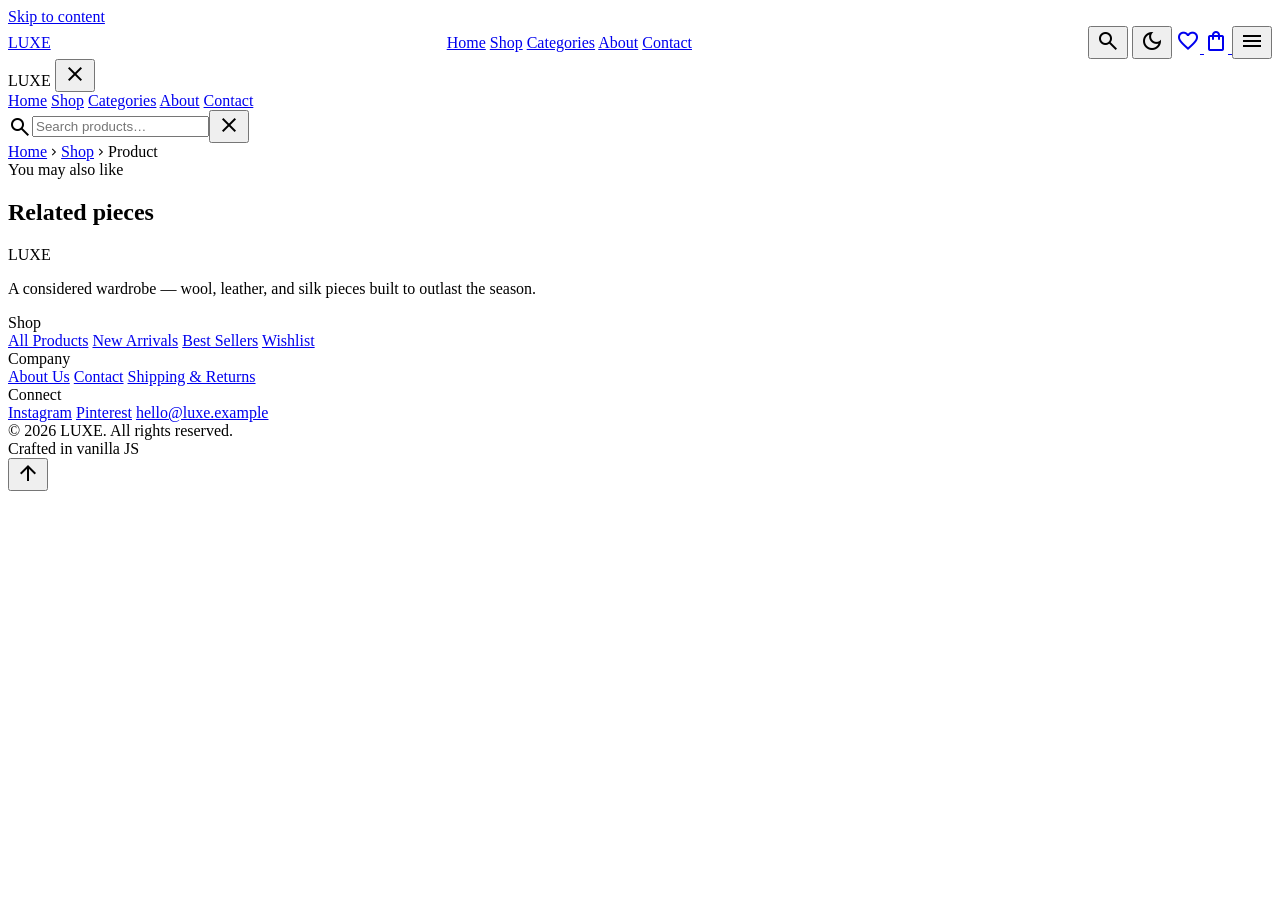
==== product.html @ 2a18f852 "Create product.html" ====
<!DOCTYPE html>
<html lang="en">
<head>
<meta charset="UTF-8">
<meta name="viewport" content="width=device-width, initial-scale=1.0">
<title data-page-title>Product — LUXE</title>
<meta name="description" content="Product details at LUXE.">

<link rel="preconnect" href="https://fonts.googleapis.com">
<link rel="preconnect" href="https://fonts.gstatic.com" crossorigin>
<link href="https://fonts.googleapis.com/css2?family=Fraunces:opsz,wght@9..144,400;9..144,500;9..144,600&family=Inter:wght@400;500;600;700&family=JetBrains+Mono:wght@400;500;700&display=swap" rel="stylesheet">
<link rel="stylesheet" href="https://fonts.googleapis.com/css2?family=Material+Symbols+Outlined:opsz,wght,FILL,GRAD@20..48,300..500,0..1,0">

<link rel="stylesheet" href="assets/css/style.css">
<style>
  .breadcrumb {
    display: flex; align-items: center; gap: var(--sp-2);
    font-size: var(--fs-xs); color: var(--color-stone);
    padding-block: var(--sp-5);
  }
  .breadcrumb a:hover { color: var(--color-ink); }
  .breadcrumb .material-symbols-outlined { font-size: 14px; }

  .pdp-layout {
    display: grid;
    grid-template-columns: 1fr 1fr;
    gap: var(--sp-8);
    padding-bottom: var(--sp-9);
  }

  /* Gallery */
  .pdp-gallery__main {
    aspect-ratio: 3/4;
    border-radius: var(--radius-lg);
    overflow: hidden;
    background: var(--color-border);
    margin-bottom: var(--sp-3);
  }
  .pdp-gallery__main img { width: 100%; height: 100%; object-fit: cover; }
  .pdp-gallery__thumbs { display: flex; gap: var(--sp-3); }
  .pdp-gallery__thumb {
    width: 84px; height: 108px;
    border-radius: var(--radius-sm);
    overflow: hidden;
    border: 2px solid transparent;
    cursor: pointer;
    flex-shrink: 0;
    opacity: 0.65;
    transition: opacity var(--dur-fast), border-color var(--dur-fast);
  }
  .pdp-gallery__thumb img { width: 100%; height: 100%; object-fit: cover; }
  .pdp-gallery__thumb.is-active { border-color: var(--color-ink); opacity: 1; }
  .pdp-gallery__thumb:hover { opacity: 1; }

  /* Info panel */
  .pdp-cat { font-family: var(--font-mono); font-size: var(--fs-xs); letter-spacing: 0.08em; text-transform: uppercase; color: var(--color-stone); margin-bottom: var(--sp-2); }
  .pdp-title { font-size: var(--fs-3xl); margin-bottom: var(--sp-3); }
  .pdp-rating { display: flex; align-items: center; gap: var(--sp-2); font-size: var(--fs-sm); color: var(--color-stone); margin-bottom: var(--sp-5); }
  .pdp-rating .material-symbols-outlined { font-size: 16px; color: var(--color-brass-dark); font-variation-settings: 'FILL' 1; }
  .pdp-prices { display: flex; align-items: baseline; gap: var(--sp-4); margin-bottom: var(--sp-6); }
  .pdp-prices .price--lg { font-size: var(--fs-2xl); }
  .pdp-desc { color: var(--color-stone); font-size: var(--fs-sm); margin-bottom: var(--sp-7); max-width: 52ch; }

  .pdp-section-label { font-family: var(--font-mono); font-size: var(--fs-2xs); letter-spacing: 0.1em; text-transform: uppercase; color: var(--color-stone); margin-bottom: var(--sp-3); }

  .pdp-colors { display: flex; gap: var(--sp-3); margin-bottom: var(--sp-6); }
  .pdp-swatch {
    width: 32px; height: 32px; border-radius: 50%;
    border: 2px solid transparent;
    outline: 1px solid var(--color-border-strong);
    outline-offset: 2px;
    cursor: pointer;
  }
  .pdp-swatch.is-selected { border-color: var(--color-brass-dark); }

  .pdp-sizes { display: flex; gap: var(--sp-2); flex-wrap: wrap; margin-bottom: var(--sp-6); }
  .pdp-size {
    min-width: 48px;
    padding: var(--sp-3) var(--sp-4);
    border: 1px solid var(--color-border-strong);
    border-radius: var(--radius-sm);
    background: transparent;
    color: var(--color-ink);
    font-size: var(--fs-sm);
    cursor: pointer;
    transition: all var(--dur-fast) var(--ease-out);
  }
  .pdp-size.is-selected { background: var(--color-ink); color: var(--color-canvas); border-color: var(--color-ink); }

  .pdp-qty {
    display: inline-flex;
    align-items: center;
    border: 1px solid var(--color-border-strong);
    border-radius: var(--radius-full);
    margin-bottom: var(--sp-6);
  }
  .pdp-qty button {
    width: 40px; height: 40px;
    background: none; border: none;
    display: flex; align-items: center; justify-content: center;
    color: var(--color-ink);
  }
  .pdp-qty button:hover { color: var(--color-brass-dark); }
  .pdp-qty span { width: 32px; text-align: center; font-family: var(--font-mono); font-size: var(--fs-sm); }

  .pdp-actions { display: flex; gap: var(--sp-3); margin-bottom: var(--sp-7); }
  .pdp-actions .btn--primary { flex: 1; }

  .pdp-meta {
    display: flex;
    flex-direction: column;
    gap: var(--sp-3);
    padding-top: var(--sp-6);
    border-top: 1px solid var(--color-border);
    font-size: var(--fs-sm);
    color: var(--color-stone);
  }
  .pdp-meta-item { display: flex; align-items: center; gap: var(--sp-3); }
  .pdp-meta-item .material-symbols-outlined { font-size: 20px; color: var(--color-brass-dark); }

  .related-section { border-top: 1px solid var(--color-border); }

  @media (max-width: 860px) {
    .pdp-layout { grid-template-columns: 1fr; gap: var(--sp-6); }
    .pdp-title { font-size: var(--fs-2xl); }
  }
</style>
</head>
<body data-depth="0">
<a href="#main" class="skip-link">Skip to content</a>

<header class="navbar">
  <div class="container" style="display:flex; align-items:center; justify-content:space-between; width:100%;">
    <a href="index.html" class="navbar__logo">LUXE</a>
    <nav class="navbar__links" aria-label="Primary">
      <a href="index.html">Home</a>
      <a href="products.html" aria-current="page">Shop</a>
      <a href="products.html">Categories</a>
      <a href="about.html">About</a>
      <a href="contact.html">Contact</a>
    </nav>
    <div class="navbar__actions">
      <button class="icon-btn" data-search-open aria-label="Search">
        <span class="material-symbols-outlined">search</span>
      </button>
      <button class="icon-btn" data-theme-toggle aria-label="Toggle dark mode">
        <span class="material-symbols-outlined" data-theme-icon>dark_mode</span>
      </button>
      <a href="wishlist.html" class="icon-btn" aria-label="Wishlist">
        <span class="material-symbols-outlined">favorite</span>
        <span class="icon-btn__badge" data-wishlist-count style="display:none;">0</span>
      </a>
      <a href="cart.html" class="icon-btn" aria-label="Cart">
        <span class="material-symbols-outlined">shopping_bag</span>
        <span class="icon-btn__badge" data-cart-count style="display:none;">0</span>
      </a>
      <button class="icon-btn navbar__mobile-toggle" data-mobile-toggle aria-label="Open menu">
        <span class="material-symbols-outlined">menu</span>
      </button>
    </div>
  </div>
</header>

<div class="mobile-menu" data-mobile-menu>
  <div class="mobile-menu__header">
    <span class="navbar__logo">LUXE</span>
    <button class="icon-btn" data-mobile-close aria-label="Close menu">
      <span class="material-symbols-outlined">close</span>
    </button>
  </div>
  <nav class="mobile-menu__links" aria-label="Mobile">
    <a href="index.html">Home</a>
    <a href="products.html">Shop</a>
    <a href="products.html">Categories</a>
    <a href="about.html">About</a>
    <a href="contact.html">Contact</a>
  </nav>
</div>

<div class="search-overlay" data-search-overlay>
  <div class="search-overlay__panel">
    <div style="display:flex; align-items:center; gap:var(--sp-3);">
      <span class="material-symbols-outlined" style="color:var(--color-stone);">search</span>
      <input type="text" class="search-overlay__input" data-search-input placeholder="Search products…" aria-label="Search products">
      <button class="icon-btn" data-search-close aria-label="Close search">
        <span class="material-symbols-outlined">close</span>
      </button>
    </div>
    <div class="search-overlay__results" data-search-results></div>
  </div>
</div>

<main id="main">
  <div class="container">
    <nav class="breadcrumb" aria-label="Breadcrumb">
      <a href="index.html">Home</a>
      <span class="material-symbols-outlined">chevron_right</span>
      <a href="products.html">Shop</a>
      <span class="material-symbols-outlined">chevron_right</span>
      <span data-breadcrumb-current>Product</span>
    </nav>
  </div>

  <div class="container pdp-layout" id="pdp-content">
    <!-- Populated by JS -->
  </div>

  <section class="related-section container">
    <div class="section-head">
      <div>
        <span class="eyebrow">You may also like</span>
        <h2>Related pieces</h2>
      </div>
    </div>
    <div class="product-grid" id="related-grid"></div>
  </section>
</main>

<footer class="footer">
  <div class="container">
    <div class="footer__grid">
      <div>
        <div class="footer__brand">LUXE</div>
        <p class="footer__tagline">A considered wardrobe — wool, leather, and silk pieces built to outlast the season.</p>
      </div>
      <div>
        <div class="footer__heading">Shop</div>
        <nav class="footer__links">
          <a href="products.html">All Products</a>
          <a href="products.html">New Arrivals</a>
          <a href="products.html">Best Sellers</a>
          <a href="wishlist.html">Wishlist</a>
        </nav>
      </div>
      <div>
        <div class="footer__heading">Company</div>
        <nav class="footer__links">
          <a href="about.html">About Us</a>
          <a href="contact.html">Contact</a>
          <a href="contact.html">Shipping & Returns</a>
        </nav>
      </div>
      <div>
        <div class="footer__heading">Connect</div>
        <nav class="footer__links">
          <a href="#">Instagram</a>
          <a href="#">Pinterest</a>
          <a href="mailto:hello@luxe.example">hello@luxe.example</a>
        </nav>
      </div>
    </div>
    <div class="footer__bottom">
      <span>© 2026 LUXE. All rights reserved.</span>
      <div class="footer__social">
        <span class="eyebrow" style="border:none;">Crafted in vanilla JS</span>
      </div>
    </div>
  </div>
</footer>

<button class="back-to-top" data-back-to-top aria-label="Back to top">
  <span class="material-symbols-outlined">arrow_upward</span>
</button>

<script src="assets/js/app.js"></script>
<script src="assets/js/products.js"></script>
<script>
(async function initPDP() {
  const params = new URLSearchParams(window.location.search);
  const id = params.get('id');
  const products = await LUXE.getProducts();
  const product = products.find(p => p.id === id) || products[0];

  document.title = `${product.name} — LUXE`;
  document.querySelector('[data-breadcrumb-current]').textContent = product.name;

  let selectedImage = 0;
  let selectedColor = product.colors[0];
  let selectedSize = product.sizes[0];
  let qty = 1;

  const content = document.getElementById('pdp-content');
  content.innerHTML = `
    <div class="pdp-gallery">
      <div class="pdp-gallery__main">
        <img src="${product.images[0]}" alt="${product.name}" data-gallery-main>
      </div>
      <div class="pdp-gallery__thumbs" data-gallery-thumbs>
        ${product.images.map((img, i) => `
          <button class="pdp-gallery__thumb ${i === 0 ? 'is-active' : ''}" data-thumb-index="${i}" aria-label="View image ${i + 1}">
            <img src="${img}" alt="" loading="lazy">
          </button>
        `).join('')}
      </div>
    </div>

    <div class="pdp-info">
      <div class="pdp-cat">${product.category}</div>
      <h1 class="pdp-title">${product.name}</h1>
      <div class="pdp-rating" aria-label="Rated ${product.rating} out of 5">
        ${LUXEProducts.starsMarkup(product.rating)}
        <span>${product.rating} · ${product.reviews} reviews</span>
      </div>
      <div class="pdp-prices">
        <span class="price price--lg">$${LUXE.formatPrice(product.price)}</span>
        ${product.discount > 0 ? `<span class="price price--strike">$${LUXE.formatPrice(product.originalPrice)}</span><span class="product-card__badge product-card__badge--brass" style="position:static;">-${product.discount}%</span>` : ''}
      </div>
      <p class="pdp-desc">${product.description}</p>

      <div class="pdp-section-label">Color</div>
      <div class="pdp-colors" data-pdp-colors>
        ${product.colors.map((c, i) => `<button class="pdp-swatch ${i === 0 ? 'is-selected' : ''}" style="background:${c};" data-color="${c}" aria-label="Color ${i + 1}"></button>`).join('')}
      </div>

      <div class="pdp-section-label">Size</div>
      <div class="pdp-sizes" data-pdp-sizes>
        ${product.sizes.map((s, i) => `<button class="pdp-size ${i === 0 ? 'is-selected' : ''}" data-size="${s}">${s}</button>`).join('')}
      </div>

      <div class="pdp-section-label">Quantity</div>
      <div class="pdp-qty">
        <button data-qty-minus aria-label="Decrease quantity">
          <span class="material-symbols-outlined" style="font-size:18px;">remove</span>
        </button>
        <span data-qty-value>1</span>
        <button data-qty-plus aria-label="Increase quantity">
          <span class="material-symbols-outlined" style="font-size:18px;">add</span>
        </button>
      </div>

      <div class="pdp-actions">
        <button class="btn btn--primary" data-pdp-add-cart>
          <span class="material-symbols-outlined" style="font-size:18px;">add_shopping_cart</span>
          Add to cart
        </button>
        <button class="icon-btn" style="border:1px solid var(--color-border-strong); width:52px; height:52px;" data-pdp-wishlist aria-label="Add to wishlist" aria-pressed="${LUXE.isWishlisted(product.id)}">
          <span class="material-symbols-outlined" style="${LUXE.isWishlisted(product.id) ? "font-variation-settings:'FILL' 1; color:var(--color-brass-dark);" : ''}">favorite</span>
        </button>
      </div>

      <div class="pdp-meta">
        <div class="pdp-meta-item"><span class="material-symbols-outlined">local_shipping</span> Free shipping on orders over $150</div>
        <div class="pdp-meta-item"><span class="material-symbols-outlined">autorenew</span> Free 30-day returns</div>
        <div class="pdp-meta-item"><span class="material-symbols-outlined">verified</span> Made with responsibly sourced materials</div>
      </div>
    </div>
  `;

  // Gallery
  content.querySelectorAll('[data-thumb-index]').forEach((btn) => {
    btn.addEventListener('click', () => {
      selectedImage = Number(btn.dataset.thumbIndex);
      content.querySelector('[data-gallery-main]').src = product.images[selectedImage];
      content.querySelectorAll('[data-thumb-index]').forEach(b => b.classList.remove('is-active'));
      btn.classList.add('is-active');
    });
  });

  // Color
  content.querySelectorAll('[data-color]').forEach((btn) => {
    btn.addEventListener('click', () => {
      selectedColor = btn.dataset.color;
      content.querySelectorAll('[data-color]').forEach(b => b.classList.remove('is-selected'));
      btn.classList.add('is-selected');
    });
  });

  // Size
  content.querySelectorAll('[data-size]').forEach((btn) => {
    btn.addEventListener('click', () => {
      selectedSize = btn.dataset.size;
      content.querySelectorAll('[data-size]').forEach(b => b.classList.remove('is-selected'));
      btn.classList.add('is-selected');
    });
  });

  // Quantity
  const qtyLabel = content.querySelector('[data-qty-value]');
  content.querySelector('[data-qty-minus]').addEventListener('click', () => {
    qty = Math.max(1, qty - 1);
    qtyLabel.textContent = qty;
  });
  content.querySelector('[data-qty-plus]').addEventListener('click', () => {
    qty = Math.min(10, qty + 1);
    qtyLabel.textContent = qty;
  });

  // Add to cart
  content.querySelector('[data-pdp-add-cart]').addEventListener('click', () => {
    LUXE.addToCart(product, { size: selectedSize, color: selectedColor, qty });
  });

  // Wishlist
  const wishBtn = content.querySelector('[data-pdp-wishlist]');
  wishBtn.addEventListener('click', () => {
    const active = LUXE.toggleWishlist(product);
    const icon = wishBtn.querySelector('.material-symbols-outlined');
    wishBtn.setAttribute('aria-pressed', String(active));
    icon.style.cssText = active ? "font-variation-settings:'FILL' 1; color:var(--color-brass-dark);" : '';
  });

  // Related products (same category, excluding self)
  const related = products.filter(p => p.category === product.category && p.id !== product.id).slice(0, 3);
  const relatedGrid = document.getElementById('related-grid');
  relatedGrid.innerHTML = related.length
    ? related.map(LUXEProducts.renderCard).join('')
    : products.filter(p => p.id !== product.id).slice(0, 3).map(LUXEProducts.renderCard).join('');
  LUXEProducts.bindCardEvents(relatedGrid);

  document.dispatchEvent(new CustomEvent('luxe:content-rendered'));
})();
</script>
</body>
</html>
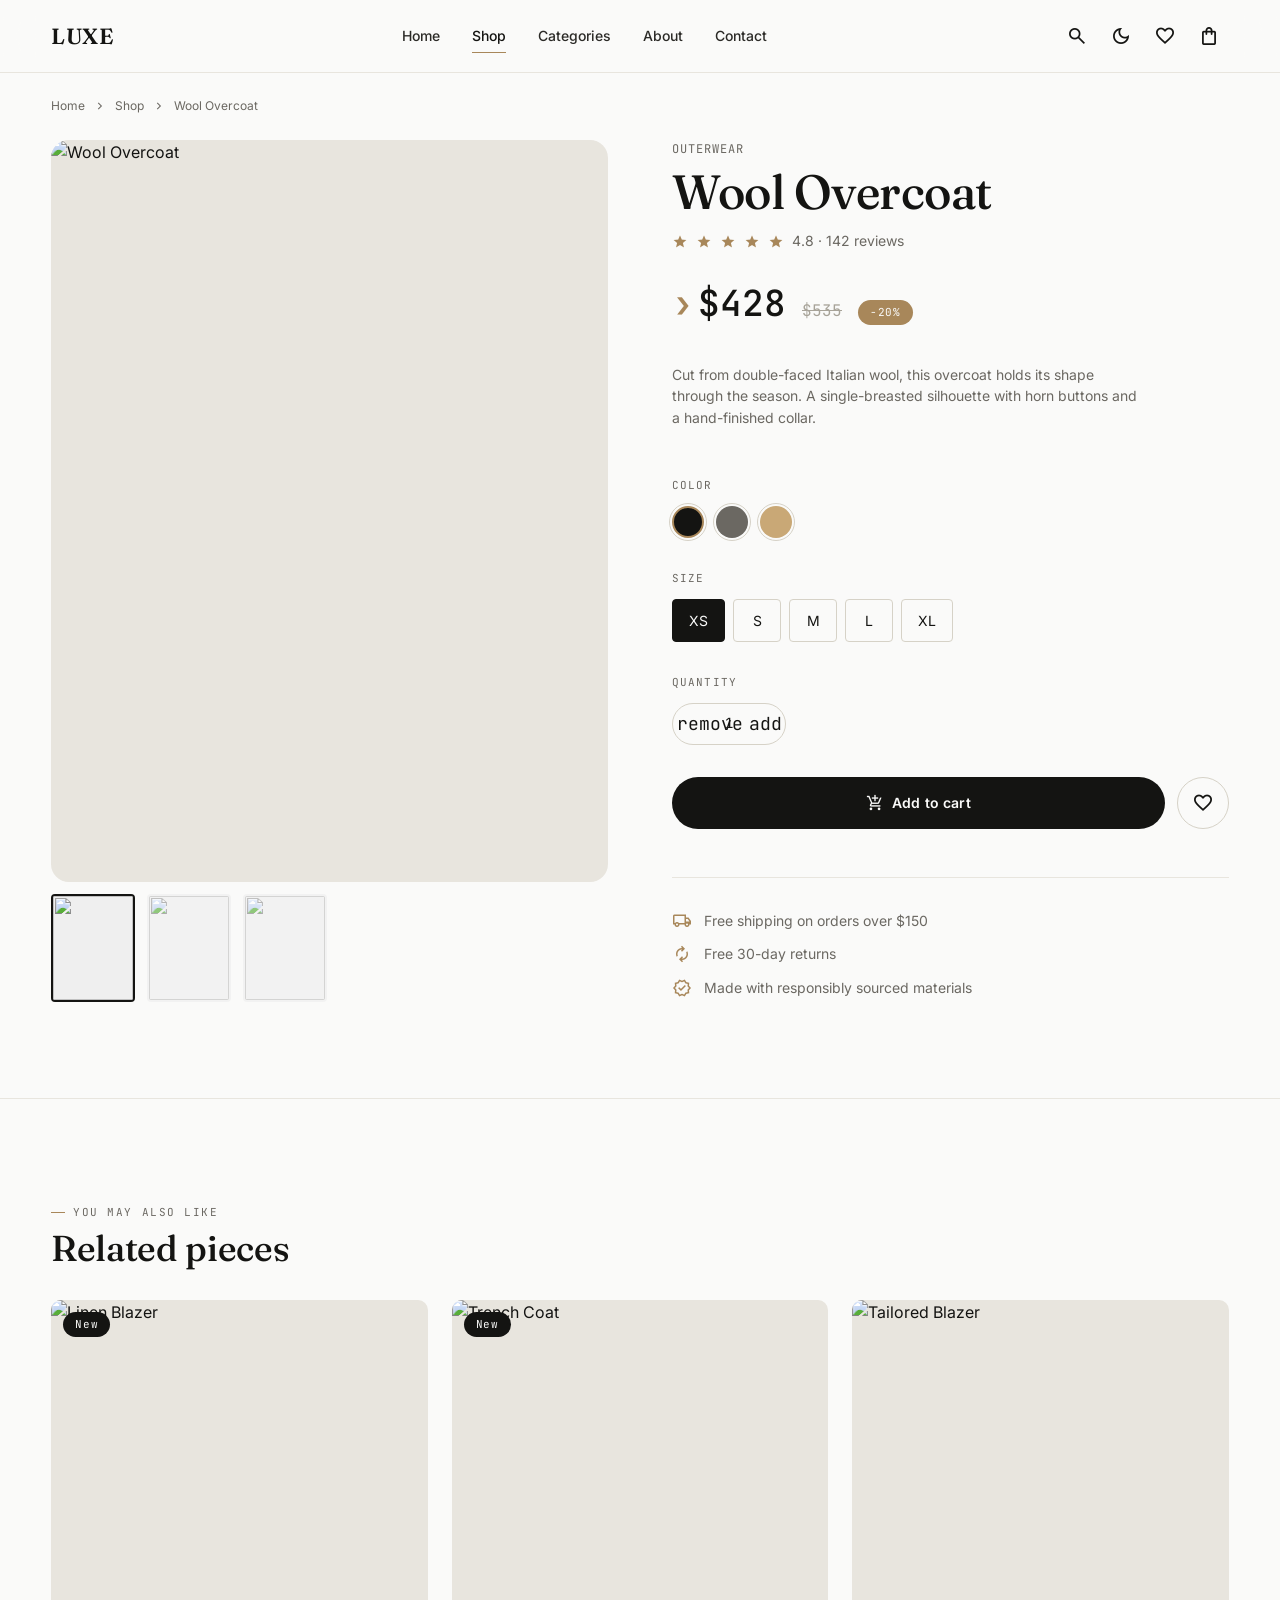
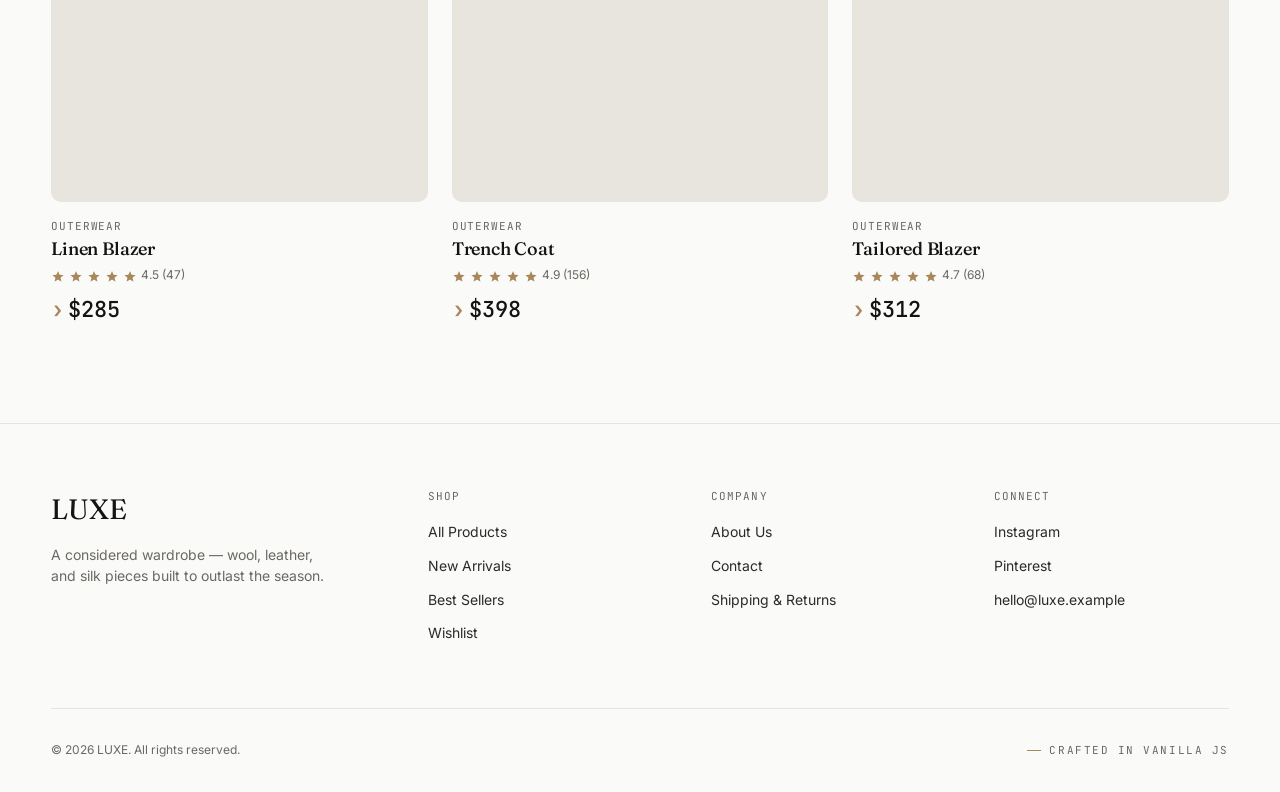
==== commit 671f6647: "Update product.html" ====
--- a/product.html
+++ b/product.html
@@ -262,24 +262,38 @@
   <span class="material-symbols-outlined">arrow_upward</span>
 </button>
 
-<script src="assets/js/app.js"></script>
+
+
+  <script src="assets/js/app.js"></script>
 <script src="assets/js/products.js"></script>
 <script>
 (async function initPDP() {
   const params = new URLSearchParams(window.location.search);
   const id = params.get('id');
-  const products = await LUXE.getProducts();
+  const content = document.getElementById('pdp-content');
+
+  let products;
+  try {
+    products = await LUXE.getProducts();
+  } catch (e) {
+    if (content) {
+      content.innerHTML = `<div class="empty-state" style="grid-column:1/-1;"><h3>We couldn't load this product</h3><p>Please refresh the page to try again.</p></div>`;
+    }
+    return;
+  }
+
   const product = products.find(p => p.id === id) || products[0];
+  if (!product || !content) return;
 
   document.title = `${product.name} — LUXE`;
-  document.querySelector('[data-breadcrumb-current]').textContent = product.name;
+  const breadcrumbCurrent = document.querySelector('[data-breadcrumb-current]');
+  if (breadcrumbCurrent) breadcrumbCurrent.textContent = product.name;
 
   let selectedImage = 0;
   let selectedColor = product.colors[0];
   let selectedSize = product.sizes[0];
   let qty = 1;
 
-  const content = document.getElementById('pdp-content');
   content.innerHTML = `
     <div class="pdp-gallery">
       <div class="pdp-gallery__main">
@@ -402,10 +416,12 @@
   // Related products (same category, excluding self)
   const related = products.filter(p => p.category === product.category && p.id !== product.id).slice(0, 3);
   const relatedGrid = document.getElementById('related-grid');
-  relatedGrid.innerHTML = related.length
-    ? related.map(LUXEProducts.renderCard).join('')
-    : products.filter(p => p.id !== product.id).slice(0, 3).map(LUXEProducts.renderCard).join('');
-  LUXEProducts.bindCardEvents(relatedGrid);
+  if (relatedGrid) {
+    relatedGrid.innerHTML = related.length
+      ? related.map(LUXEProducts.renderCard).join('')
+      : products.filter(p => p.id !== product.id).slice(0, 3).map(LUXEProducts.renderCard).join('');
+    LUXEProducts.bindCardEvents(relatedGrid);
+  }
 
   document.dispatchEvent(new CustomEvent('luxe:content-rendered'));
 })();
--- a/assets/css/style.css
+++ b/assets/css/style.css
@@ -0,0 +1,690 @@
+/* ==========================================================================
+   LUXE — Design System
+   Minimal luxury. Product as hero. Mono-type price tag as signature motif.
+   ========================================================================== */
+
+/* ---------- Design Tokens ---------- */
+:root {
+  /* Color — light theme */
+  --color-canvas: #FAFAF9;
+  --color-canvas-raised: #FFFFFF;
+  --color-ink: #141412;
+  --color-ink-soft: #2B2A27;
+  --color-stone: #6B6862;
+  --color-stone-light: #A7A399;
+  --color-border: #E8E5DE;
+  --color-border-strong: #D6D2C7;
+  --color-brass: #C9A876;
+  --color-brass-dark: #A8875A;
+  --color-error: #B3452E;
+  --color-success: #4A6741;
+  --color-overlay: rgba(20, 20, 18, 0.55);
+  --color-canvas-rgb: 250, 250, 249;
+
+  /* Typography */
+  --font-display: 'Fraunces', Georgia, serif;
+  --font-body: 'Inter', -apple-system, BlinkMacSystemFont, sans-serif;
+  --font-mono: 'JetBrains Mono', 'Courier New', monospace;
+
+  --fs-2xs: 0.6875rem;
+  --fs-xs: 0.75rem;
+  --fs-sm: 0.875rem;
+  --fs-base: 1rem;
+  --fs-md: 1.125rem;
+  --fs-lg: 1.375rem;
+  --fs-xl: 1.75rem;
+  --fs-2xl: 2.25rem;
+  --fs-3xl: 3rem;
+  --fs-4xl: 4rem;
+  --fs-5xl: 5.5rem;
+
+  /* Spacing scale */
+  --sp-1: 0.25rem;
+  --sp-2: 0.5rem;
+  --sp-3: 0.75rem;
+  --sp-4: 1rem;
+  --sp-5: 1.5rem;
+  --sp-6: 2rem;
+  --sp-7: 3rem;
+  --sp-8: 4rem;
+  --sp-9: 6rem;
+  --sp-10: 8rem;
+
+  /* Layout */
+  --container-max: 1440px;
+  --container-pad: clamp(1.25rem, 4vw, 4rem);
+  --radius-sm: 4px;
+  --radius-md: 10px;
+  --radius-lg: 18px;
+  --radius-full: 999px;
+
+  /* Motion */
+  --ease-out: cubic-bezier(0.16, 1, 0.3, 1);
+  --dur-fast: 180ms;
+  --dur-med: 340ms;
+  --dur-slow: 560ms;
+
+  /* Shadow */
+  --shadow-sm: 0 1px 2px rgba(20, 20, 18, 0.06);
+  --shadow-md: 0 8px 24px rgba(20, 20, 18, 0.08);
+  --shadow-lg: 0 24px 64px rgba(20, 20, 18, 0.14);
+  --shadow-glass: 0 8px 32px rgba(20, 20, 18, 0.1);
+
+  color-scheme: light;
+}
+
+[data-theme="dark"] {
+  --color-canvas: #0F0F0E;
+  --color-canvas-raised: #1A1A18;
+  --color-ink: #F5F4F1;
+  --color-ink-soft: #E5E3DD;
+  --color-stone: #A7A399;
+  --color-stone-light: #6B6862;
+  --color-border: #2A2A27;
+  --color-border-strong: #3A3A36;
+  --color-brass: #D4B583;
+  --color-brass-dark: #C9A876;
+  --color-overlay: rgba(0, 0, 0, 0.65);
+  --color-canvas-rgb: 15, 15, 14;
+  --shadow-sm: 0 1px 2px rgba(0, 0, 0, 0.3);
+  --shadow-md: 0 8px 24px rgba(0, 0, 0, 0.35);
+  --shadow-lg: 0 24px 64px rgba(0, 0, 0, 0.5);
+  color-scheme: dark;
+}
+
+/* ---------- Reset ---------- */
+*, *::before, *::after { box-sizing: border-box; margin: 0; padding: 0; }
+
+html { scroll-behavior: smooth; }
+
+@media (prefers-reduced-motion: reduce) {
+  html { scroll-behavior: auto; }
+  *, *::before, *::after {
+    animation-duration: 0.01ms !important;
+    animation-iteration-count: 1 !important;
+    transition-duration: 0.01ms !important;
+    scroll-behavior: auto !important;
+  }
+}
+
+body {
+  font-family: var(--font-body);
+  background: var(--color-canvas);
+  color: var(--color-ink);
+  font-size: var(--fs-base);
+  line-height: 1.55;
+  -webkit-font-smoothing: antialiased;
+  transition: background var(--dur-med) var(--ease-out), color var(--dur-med) var(--ease-out);
+  overflow-x: hidden;
+}
+
+img { max-width: 100%; display: block; }
+a { color: inherit; text-decoration: none; }
+button { font-family: inherit; cursor: pointer; }
+input, select, textarea { font-family: inherit; }
+ul, ol { list-style: none; }
+
+/* Visible keyboard focus everywhere */
+a:focus-visible,
+button:focus-visible,
+input:focus-visible,
+select:focus-visible,
+textarea:focus-visible,
+[tabindex]:focus-visible {
+  outline: 2px solid var(--color-brass-dark);
+  outline-offset: 3px;
+  border-radius: var(--radius-sm);
+}
+
+.skip-link {
+  position: absolute;
+  left: -9999px;
+  top: 0;
+  background: var(--color-ink);
+  color: var(--color-canvas);
+  padding: var(--sp-3) var(--sp-5);
+  z-index: 1000;
+  font-size: var(--fs-sm);
+}
+.skip-link:focus {
+  left: var(--sp-4);
+  top: var(--sp-4);
+}
+
+/* ---------- Typography ---------- */
+h1, h2, h3, h4 {
+  font-family: var(--font-display);
+  font-weight: 500;
+  line-height: 1.08;
+  letter-spacing: -0.01em;
+  color: var(--color-ink);
+}
+
+h1 { font-size: var(--fs-4xl); }
+h2 { font-size: var(--fs-2xl); }
+h3 { font-size: var(--fs-xl); }
+h4 { font-size: var(--fs-md); }
+
+.eyebrow {
+  font-family: var(--font-mono);
+  font-size: var(--fs-2xs);
+  letter-spacing: 0.14em;
+  text-transform: uppercase;
+  color: var(--color-stone);
+  display: inline-flex;
+  align-items: center;
+  gap: var(--sp-2);
+}
+
+.eyebrow::before {
+  content: '';
+  width: 14px;
+  height: 1px;
+  background: var(--color-brass-dark);
+}
+
+p { color: var(--color-stone); }
+
+/* ---------- Price Tag (signature motif) ---------- */
+.price {
+  font-family: var(--font-mono);
+  font-weight: 500;
+  color: var(--color-ink);
+  display: inline-flex;
+  align-items: baseline;
+  gap: var(--sp-1);
+}
+
+.price::before {
+  content: '›';
+  color: var(--color-brass-dark);
+  font-weight: 700;
+}
+
+.price--strike {
+  color: var(--color-stone-light);
+  text-decoration: line-through;
+  font-weight: 400;
+}
+.price--strike::before { content: none; }
+
+.price--lg { font-size: var(--fs-lg); }
+.price--sm { font-size: var(--fs-sm); }
+
+/* ---------- Container ---------- */
+.container {
+  max-width: var(--container-max);
+  margin-inline: auto;
+  padding-inline: var(--container-pad);
+}
+
+section { padding-block: var(--sp-9); }
+
+/* ---------- Buttons ---------- */
+.btn {
+  display: inline-flex;
+  align-items: center;
+  justify-content: center;
+  gap: var(--sp-2);
+  font-family: var(--font-body);
+  font-size: var(--fs-sm);
+  font-weight: 600;
+  letter-spacing: 0.01em;
+  padding: var(--sp-4) var(--sp-6);
+  border-radius: var(--radius-full);
+  border: 1px solid transparent;
+  transition: transform var(--dur-fast) var(--ease-out), background var(--dur-fast) var(--ease-out), color var(--dur-fast) var(--ease-out), border-color var(--dur-fast) var(--ease-out);
+  white-space: nowrap;
+}
+
+.btn:active { transform: scale(0.97); }
+
+.btn--primary {
+  background: var(--color-ink);
+  color: var(--color-canvas);
+}
+.btn--primary:hover { background: var(--color-brass-dark); }
+
+.btn--secondary {
+  background: transparent;
+  color: var(--color-ink);
+  border-color: var(--color-border-strong);
+}
+.btn--secondary:hover { border-color: var(--color-ink); }
+
+.btn--ghost {
+  background: transparent;
+  color: var(--color-ink);
+  padding: var(--sp-2) var(--sp-3);
+}
+.btn--ghost:hover { color: var(--color-brass-dark); }
+
+.btn--block { width: 100%; }
+
+.btn--sm {
+  padding: var(--sp-2) var(--sp-4);
+  font-size: var(--fs-xs);
+}
+
+.btn:disabled {
+  opacity: 0.4;
+  cursor: not-allowed;
+  pointer-events: none;
+}
+
+/* Icon buttons */
+.icon-btn {
+  display: inline-flex;
+  align-items: center;
+  justify-content: center;
+  width: 40px;
+  height: 40px;
+  border-radius: var(--radius-full);
+  background: transparent;
+  border: none;
+  color: var(--color-ink);
+  position: relative;
+  transition: background var(--dur-fast) var(--ease-out);
+}
+.icon-btn:hover { background: var(--color-border); }
+[data-theme="dark"] .icon-btn:hover { background: var(--color-canvas-raised); }
+
+.icon-btn .material-symbols-outlined { font-size: 22px; }
+
+.icon-btn__badge {
+  position: absolute;
+  top: 2px;
+  right: 2px;
+  min-width: 16px;
+  height: 16px;
+  padding-inline: 3px;
+  border-radius: var(--radius-full);
+  background: var(--color-brass-dark);
+  color: var(--color-canvas);
+  font-family: var(--font-mono);
+  font-size: 9px;
+  font-weight: 700;
+  display: flex;
+  align-items: center;
+  justify-content: center;
+  line-height: 1;
+}
+
+/* ---------- Navbar ---------- */
+.navbar {
+  position: sticky;
+  top: 0;
+  z-index: 500;
+  display: flex;
+  align-items: center;
+  justify-content: space-between;
+  padding-block: var(--sp-4);
+  background: rgba(var(--color-canvas-rgb), 0.78);
+  backdrop-filter: blur(16px) saturate(1.4);
+  -webkit-backdrop-filter: blur(16px) saturate(1.4);
+  border-bottom: 1px solid var(--color-border);
+  transition: border-color var(--dur-med) var(--ease-out);
+}
+
+.navbar__logo {
+  font-family: var(--font-display);
+  font-size: var(--fs-lg);
+  font-weight: 600;
+  letter-spacing: 0.02em;
+}
+
+.navbar__links {
+  display: flex;
+  align-items: center;
+  gap: var(--sp-6);
+  font-size: var(--fs-sm);
+  font-weight: 500;
+}
+
+.navbar__links a {
+  position: relative;
+  padding-block: var(--sp-1);
+  color: var(--color-ink-soft);
+  transition: color var(--dur-fast) var(--ease-out);
+}
+.navbar__links a::after {
+  content: '';
+  position: absolute;
+  left: 0; right: 100%;
+  bottom: -2px;
+  height: 1px;
+  background: var(--color-brass-dark);
+  transition: right var(--dur-med) var(--ease-out);
+}
+.navbar__links a:hover { color: var(--color-ink); }
+.navbar__links a:hover::after,
+.navbar__links a[aria-current="page"]::after { right: 0; }
+.navbar__links a[aria-current="page"] { color: var(--color-ink); }
+
+.navbar__actions {
+  display: flex;
+  align-items: center;
+  gap: var(--sp-1);
+}
+
+.navbar__mobile-toggle { display: none; }
+
+/* Search overlay */
+.search-overlay {
+  position: fixed;
+  inset: 0;
+  z-index: 900;
+  background: var(--color-overlay);
+  backdrop-filter: blur(4px);
+  display: flex;
+  align-items: flex-start;
+  justify-content: center;
+  padding-top: 12vh;
+  opacity: 0;
+  pointer-events: none;
+  transition: opacity var(--dur-med) var(--ease-out);
+}
+.search-overlay.is-open { opacity: 1; pointer-events: auto; }
+
+.search-overlay__panel {
+  background: var(--color-canvas-raised);
+  border-radius: var(--radius-lg);
+  padding: var(--sp-6);
+  width: min(600px, 90vw);
+  box-shadow: var(--shadow-lg);
+  transform: translateY(-12px);
+  transition: transform var(--dur-med) var(--ease-out);
+}
+.search-overlay.is-open .search-overlay__panel { transform: translateY(0); }
+
+.search-overlay__input {
+  width: 100%;
+  border: none;
+  border-bottom: 1px solid var(--color-border-strong);
+  background: transparent;
+  font-family: var(--font-display);
+  font-size: var(--fs-xl);
+  color: var(--color-ink);
+  padding-block: var(--sp-3);
+}
+.search-overlay__input:focus { outline: none; border-color: var(--color-brass-dark); }
+.search-overlay__results { margin-top: var(--sp-5); max-height: 50vh; overflow-y: auto; }
+.search-result-item {
+  display: flex;
+  align-items: center;
+  gap: var(--sp-4);
+  padding: var(--sp-3);
+  border-radius: var(--radius-md);
+  transition: background var(--dur-fast) var(--ease-out);
+}
+.search-result-item:hover { background: var(--color-canvas); }
+.search-result-item img { width: 52px; height: 52px; object-fit: cover; border-radius: var(--radius-sm); }
+.search-result-item__meta { flex: 1; }
+.search-result-item__name { font-size: var(--fs-sm); font-weight: 600; }
+.search-result-item__cat { font-size: var(--fs-xs); color: var(--color-stone); }
+
+/* Mobile menu */
+.mobile-menu {
+  position: fixed;
+  inset: 0;
+  z-index: 800;
+  background: var(--color-canvas);
+  display: flex;
+  flex-direction: column;
+  padding: var(--sp-6) var(--container-pad);
+  transform: translateX(100%);
+  transition: transform var(--dur-med) var(--ease-out);
+}
+.mobile-menu.is-open { transform: translateX(0); }
+.mobile-menu__header { display: flex; justify-content: space-between; align-items: center; margin-bottom: var(--sp-8); }
+.mobile-menu__links { display: flex; flex-direction: column; gap: var(--sp-5); }
+.mobile-menu__links a { font-family: var(--font-display); font-size: var(--fs-2xl); }
+
+/* ---------- Product Card ---------- */
+.product-card {
+  position: relative;
+  display: flex;
+  flex-direction: column;
+  opacity: 0;
+  transform: translateY(24px);
+  transition: opacity var(--dur-slow) var(--ease-out), transform var(--dur-slow) var(--ease-out);
+}
+.product-card.is-visible { opacity: 1; transform: translateY(0); }
+
+.product-card__media {
+  position: relative;
+  aspect-ratio: 3 / 4;
+  border-radius: var(--radius-md);
+  overflow: hidden;
+  background: var(--color-border);
+  margin-bottom: var(--sp-4);
+}
+.product-card__media img {
+  width: 100%; height: 100%; object-fit: cover;
+  transition: transform var(--dur-slow) var(--ease-out);
+}
+.product-card:hover .product-card__media img { transform: scale(1.05); }
+
+.product-card__badge {
+  position: absolute;
+  top: var(--sp-3);
+  left: var(--sp-3);
+  background: var(--color-ink);
+  color: var(--color-canvas);
+  font-family: var(--font-mono);
+  font-size: var(--fs-2xs);
+  padding: var(--sp-1) var(--sp-3);
+  border-radius: var(--radius-full);
+  letter-spacing: 0.06em;
+}
+.product-card__badge--brass { background: var(--color-brass-dark); }
+
+.product-card__actions {
+  position: absolute;
+  top: var(--sp-3);
+  right: var(--sp-3);
+  display: flex;
+  flex-direction: column;
+  gap: var(--sp-2);
+  opacity: 0;
+  transform: translateX(8px);
+  transition: opacity var(--dur-fast) var(--ease-out), transform var(--dur-fast) var(--ease-out);
+}
+.product-card:hover .product-card__actions,
+.product-card__actions:focus-within { opacity: 1; transform: translateX(0); }
+
+.product-card__actions .icon-btn {
+  background: rgba(var(--color-canvas-rgb), 0.9);
+  backdrop-filter: blur(6px);
+  width: 36px; height: 36px;
+  box-shadow: var(--shadow-sm);
+}
+.product-card__actions .icon-btn .material-symbols-outlined { font-size: 18px; }
+.product-card__actions .icon-btn.is-active { color: var(--color-brass-dark); }
+.product-card__actions .icon-btn.is-active .material-symbols-outlined { font-variation-settings: 'FILL' 1; }
+
+.product-card__quick-add {
+  position: absolute;
+  left: var(--sp-3);
+  right: var(--sp-3);
+  bottom: var(--sp-3);
+  opacity: 0;
+  transform: translateY(8px);
+  transition: opacity var(--dur-fast) var(--ease-out), transform var(--dur-fast) var(--ease-out);
+}
+.product-card:hover .product-card__quick-add,
+.product-card__quick-add:focus-within { opacity: 1; transform: translateY(0); }
+
+.product-card__cat {
+  font-family: var(--font-mono);
+  font-size: var(--fs-2xs);
+  letter-spacing: 0.08em;
+  text-transform: uppercase;
+  color: var(--color-stone);
+  margin-bottom: var(--sp-1);
+}
+.product-card__name {
+  font-family: var(--font-display);
+  font-size: var(--fs-md);
+  margin-bottom: var(--sp-2);
+}
+.product-card__rating {
+  display: flex;
+  align-items: center;
+  gap: var(--sp-1);
+  font-size: var(--fs-xs);
+  color: var(--color-stone);
+  margin-bottom: var(--sp-2);
+}
+.product-card__rating .material-symbols-outlined {
+  font-size: 14px;
+  color: var(--color-brass-dark);
+  font-variation-settings: 'FILL' 1;
+}
+.product-card__prices { display: flex; align-items: baseline; gap: var(--sp-3); }
+
+.product-grid {
+  display: grid;
+  grid-template-columns: repeat(3, 1fr);
+  gap: var(--sp-6) var(--sp-5);
+}
+
+/* ---------- Toast ---------- */
+.toast-container {
+  position: fixed;
+  bottom: var(--sp-6);
+  left: 50%;
+  transform: translateX(-50%);
+  z-index: 1000;
+  display: flex;
+  flex-direction: column;
+  gap: var(--sp-2);
+  align-items: center;
+}
+.toast {
+  display: flex;
+  align-items: center;
+  gap: var(--sp-3);
+  background: var(--color-ink);
+  color: var(--color-canvas);
+  padding: var(--sp-3) var(--sp-5);
+  border-radius: var(--radius-full);
+  font-size: var(--fs-sm);
+  box-shadow: var(--shadow-lg);
+  animation: toast-in var(--dur-med) var(--ease-out);
+  white-space: nowrap;
+}
+.toast .material-symbols-outlined { font-size: 18px; color: var(--color-brass); }
+.toast.is-leaving { animation: toast-out var(--dur-fast) var(--ease-out) forwards; }
+
+@keyframes toast-in {
+  from { opacity: 0; transform: translateY(12px); }
+  to { opacity: 1; transform: translateY(0); }
+}
+@keyframes toast-out {
+  to { opacity: 0; transform: translateY(8px); }
+}
+
+/* ---------- Footer ---------- */
+.footer {
+  border-top: 1px solid var(--color-border);
+  padding-block: var(--sp-8) var(--sp-6);
+}
+.footer__grid {
+  display: grid;
+  grid-template-columns: 1.4fr 1fr 1fr 1fr;
+  gap: var(--sp-7);
+  margin-bottom: var(--sp-8);
+}
+.footer__brand { font-family: var(--font-display); font-size: var(--fs-xl); margin-bottom: var(--sp-3); }
+.footer__tagline { font-size: var(--fs-sm); max-width: 32ch; }
+.footer__heading {
+  font-family: var(--font-mono);
+  font-size: var(--fs-2xs);
+  letter-spacing: 0.1em;
+  text-transform: uppercase;
+  color: var(--color-stone);
+  margin-bottom: var(--sp-4);
+}
+.footer__links { display: flex; flex-direction: column; gap: var(--sp-3); }
+.footer__links a { font-size: var(--fs-sm); color: var(--color-ink-soft); transition: color var(--dur-fast); }
+.footer__links a:hover { color: var(--color-brass-dark); }
+.footer__bottom {
+  display: flex;
+  justify-content: space-between;
+  align-items: center;
+  padding-top: var(--sp-6);
+  border-top: 1px solid var(--color-border);
+  font-size: var(--fs-xs);
+  color: var(--color-stone);
+}
+.footer__social { display: flex; gap: var(--sp-3); }
+
+/* ---------- Back to top ---------- */
+.back-to-top {
+  position: fixed;
+  bottom: var(--sp-6);
+  right: var(--sp-6);
+  width: 44px; height: 44px;
+  border-radius: var(--radius-full);
+  background: var(--color-ink);
+  color: var(--color-canvas);
+  display: flex;
+  align-items: center;
+  justify-content: center;
+  border: none;
+  box-shadow: var(--shadow-md);
+  opacity: 0;
+  pointer-events: none;
+  transform: translateY(12px);
+  transition: opacity var(--dur-fast) var(--ease-out), transform var(--dur-fast) var(--ease-out);
+  z-index: 400;
+}
+.back-to-top.is-visible { opacity: 1; pointer-events: auto; transform: translateY(0); }
+
+/* ---------- Utility ---------- */
+.visually-hidden {
+  position: absolute;
+  width: 1px; height: 1px;
+  padding: 0; margin: -1px;
+  overflow: hidden;
+  clip: rect(0,0,0,0);
+  white-space: nowrap;
+  border: 0;
+}
+
+.section-head {
+  display: flex;
+  align-items: flex-end;
+  justify-content: space-between;
+  margin-bottom: var(--sp-6);
+  gap: var(--sp-4);
+}
+.section-head h2 { margin-top: var(--sp-2); }
+
+.reveal {
+  opacity: 0;
+  transform: translateY(28px);
+  transition: opacity var(--dur-slow) var(--ease-out), transform var(--dur-slow) var(--ease-out);
+}
+.reveal.is-visible { opacity: 1; transform: translateY(0); }
+
+/* ---------- Responsive ---------- */
+@media (max-width: 1080px) {
+  .product-grid { grid-template-columns: repeat(2, 1fr); }
+  .footer__grid { grid-template-columns: 1.2fr 1fr 1fr; }
+}
+
+@media (max-width: 860px) {
+  .navbar__links { display: none; }
+  .navbar__mobile-toggle { display: inline-flex; }
+  .footer__grid { grid-template-columns: 1fr 1fr; gap: var(--sp-6); }
+  h1 { font-size: var(--fs-3xl); }
+}
+
+@media (max-width: 560px) {
+  .product-grid { grid-template-columns: repeat(2, 1fr); gap: var(--sp-4) var(--sp-3); }
+  .footer__grid { grid-template-columns: 1fr; }
+  .footer__bottom { flex-direction: column; gap: var(--sp-3); align-items: flex-start; }
+  section { padding-block: var(--sp-7); }
+}
